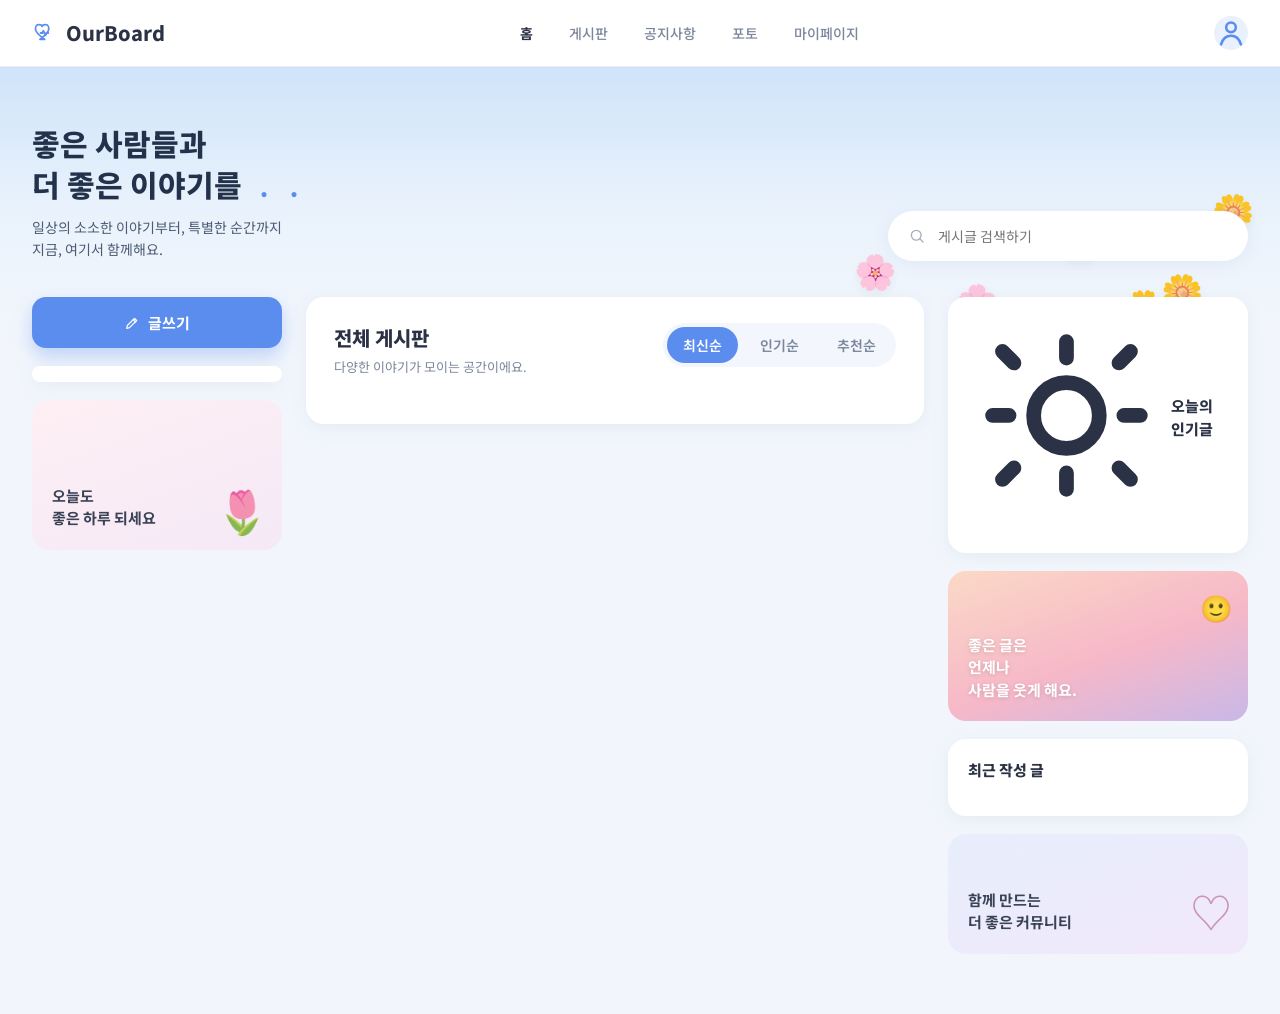
==== public/index.html @ 8186a0fe "refactor: split frontend and backend for a real-site URL and no GAS banner Apps Script is now a pure" ====
<!DOCTYPE html>
<html>
<head>
  <meta charset="utf-8">
  <meta name="viewport" content="width=device-width, initial-scale=1">
  <title>OurBoard</title>
  <link rel="preconnect" href="https://fonts.googleapis.com">
  <link href="https://fonts.googleapis.com/css2?family=Noto+Sans+KR:wght@400;500;600;700;800&display=swap" rel="stylesheet">
  <link rel="stylesheet" href="style.css">
</head>
<body>

  <!-- Header -->
  <header class="site-header">
    <div class="header-inner">
      <div class="logo">
        <span class="logo-icon" id="icon-logo"></span>
        <span class="logo-text">OurBoard</span>
      </div>
      <nav class="main-nav">
        <a href="#" class="nav-link active" data-nav="home">홈</a>
        <a href="#" class="nav-link" data-nav="board">게시판</a>
        <a href="#" class="nav-link" data-nav="notice">공지사항</a>
        <a href="#" class="nav-link" data-nav="photo">포토</a>
        <a href="#" class="nav-link" data-nav="mypage">마이페이지</a>
      </nav>
      <div class="user-icon" id="icon-user"></div>
    </div>
  </header>

  <!-- Hero -->
  <section class="hero">
    <div class="hero-inner">
      <div class="hero-text">
        <h1>좋은 사람들과<br>더 좋은 이야기를 <span class="wave">﹒﹒</span></h1>
        <p>일상의 소소한 이야기부터, 특별한 순간까지<br>지금, 여기서 함께해요.</p>
      </div>
      <div class="hero-search">
        <span id="icon-search-hero"></span>
        <input type="text" id="heroSearchInput" placeholder="게시글 검색하기">
      </div>
    </div>
    <div class="hero-deco" aria-hidden="true">
      <span class="petal p1">🌼</span><span class="petal p2">🌼</span><span class="petal p3">🌸</span>
      <span class="petal p4">🌼</span><span class="petal p5">🌸</span><span class="petal p6">🌼</span>
    </div>
  </section>

  <!-- Main layout -->
  <div class="layout">

    <!-- Left sidebar -->
    <aside class="sidebar-left">
      <button class="write-btn" id="writeBtn">
        <span id="icon-pencil"></span> 글쓰기
      </button>

      <nav class="category-list" id="categoryList"></nav>

      <div class="promo-card promo-tulip">
        <p>오늘도<br>좋은 하루 되세요</p>
        <span class="promo-emoji">🌷</span>
      </div>
    </aside>

    <!-- Center content -->
    <main class="content">

      <!-- LIST VIEW -->
      <section id="view-list" class="panel">
        <div class="panel-head">
          <div>
            <h2 id="boardTitle">전체 게시판</h2>
            <p class="sub" id="boardSub">다양한 이야기가 모이는 공간이에요.</p>
          </div>
          <div class="sort-tabs" id="sortTabs">
            <button class="sort-tab active" data-sort="latest">최신순</button>
            <button class="sort-tab" data-sort="popular">인기순</button>
            <button class="sort-tab" data-sort="liked">추천순</button>
          </div>
        </div>

        <div class="post-list" id="postList"></div>

        <div class="pagination" id="pagination"></div>
      </section>

      <!-- DETAIL VIEW -->
      <section id="view-detail" class="panel hidden">
        <button class="back-btn" id="backBtn">← 목록으로</button>
        <div id="detailContent"></div>
      </section>

      <!-- WRITE VIEW -->
      <section id="view-write" class="panel hidden">
        <h2>글쓰기</h2>
        <p class="sub">이야기를 자유롭게 남겨보세요.</p>
        <form id="writeForm" class="write-form">
          <label>카테고리</label>
          <select id="writeCategory"></select>

          <label>작성자</label>
          <input type="text" id="writeAuthor" placeholder="닉네임을 입력하세요 (선택)">

          <label>제목</label>
          <input type="text" id="writeTitle" placeholder="제목을 입력하세요" required>

          <label>내용</label>
          <textarea id="writeContentField" rows="10" placeholder="내용을 입력하세요" required></textarea>

          <label>이미지 (선택)</label>
          <input type="file" id="writeImageFile" accept="image/*">
          <div id="imagePreviewWrap" class="image-preview-wrap hidden">
            <img id="imagePreview" alt="미리보기">
            <button type="button" id="imageRemoveBtn" class="btn-ghost btn-small">제거</button>
          </div>

          <div class="write-actions">
            <span class="upload-status" id="uploadStatus"></span>
            <button type="button" class="btn-ghost" id="writeCancelBtn">취소</button>
            <button type="submit" class="btn-primary" id="writeSubmitBtn">등록하기</button>
          </div>
        </form>
      </section>

    </main>

    <!-- Right sidebar -->
    <aside class="sidebar-right">
      <div class="card">
        <h3><span id="icon-sun"></span> 오늘의 인기글</h3>
        <ol class="ranked-list" id="popularList"></ol>
      </div>

      <div class="promo-card promo-sunset">
        <p>좋은 글은<br>언제나<br>사람을 웃게 해요.</p>
        <span class="promo-emoji">🙂</span>
      </div>

      <div class="card">
        <h3>최근 작성 글</h3>
        <ul class="recent-list" id="recentList"></ul>
      </div>

      <div class="promo-card promo-quote">
        <p>함께 만드는<br>더 좋은 커뮤니티</p>
        <span class="promo-emoji">♡</span>
      </div>
    </aside>

  </div>

  <script src="app.js"></script>
</body>
</html>
---- public/style.css ----
:root {
    --bg: #F2F6FC;
    --card-bg: #FFFFFF;
    --border: #E8EDF6;
    --text-1: #2B3245;
    --text-2: #7C879C;
    --text-3: #A7B0C0;
    --primary: #5B8DEF;
    --primary-dark: #4874D9;
    --primary-light: #EAF1FE;
    --radius-lg: 18px;
    --radius-md: 14px;
    --radius-sm: 10px;
    --shadow: 0 4px 18px rgba(90, 110, 150, 0.08);
  }

  * { box-sizing: border-box; }

  html, body {
    margin: 0;
    padding: 0;
    background: var(--bg);
    color: var(--text-1);
    font-family: 'Noto Sans KR', -apple-system, BlinkMacSystemFont, 'Malgun Gothic', sans-serif;
    font-size: 14px;
    line-height: 1.5;
  }

  a { text-decoration: none; color: inherit; }
  button, select, input, textarea { font-family: inherit; font-size: inherit; }
  ul, ol { list-style: none; margin: 0; padding: 0; }
  h1, h2, h3, p { margin: 0; }

  .icon { display: inline-flex; width: 1em; height: 1em; }
  svg.i { width: 100%; height: 100%; stroke: currentColor; fill: none; stroke-width: 1.8; stroke-linecap: round; stroke-linejoin: round; }

  /* ---------- Header ---------- */
  .site-header {
    background: #fff;
    border-bottom: 1px solid var(--border);
    position: sticky; top: 0; z-index: 50;
  }
  .header-inner {
    max-width: 1320px; margin: 0 auto;
    display: flex; align-items: center; justify-content: space-between;
    padding: 16px 32px;
  }
  .logo { display: flex; align-items: center; gap: 8px; font-weight: 800; font-size: 20px; color: var(--text-1); }
  .logo-icon { width: 26px; height: 26px; color: var(--primary); }
  .main-nav { display: flex; gap: 32px; }
  .nav-link { color: var(--text-2); font-weight: 500; padding: 6px 2px; }
  .nav-link.active { color: var(--text-1); font-weight: 700; }
  .user-icon { width: 34px; height: 34px; border-radius: 50%; background: var(--primary-light); color: var(--primary); display: flex; align-items: center; justify-content: center; }

  /* ---------- Hero ---------- */
  .hero {
    position: relative;
    overflow: hidden;
    background: linear-gradient(180deg, #CFE4FA 0%, #E9F2FC 55%, var(--bg) 100%);
    padding: 56px 32px 64px;
  }
  .hero-inner {
    max-width: 1320px; margin: 0 auto;
    display: flex; align-items: flex-end; justify-content: space-between; gap: 40px;
    position: relative; z-index: 2;
  }
  .hero-text h1 { font-size: 30px; font-weight: 800; color: #23324A; line-height: 1.35; }
  .hero-text .wave { color: var(--primary); }
  .hero-text p { margin-top: 12px; color: #4C5C74; font-size: 14px; line-height: 1.6; }
  .hero-search {
    flex-shrink: 0; width: 360px; max-width: 40vw;
    background: #fff; border-radius: 999px; box-shadow: var(--shadow);
    display: flex; align-items: center; gap: 10px; padding: 14px 20px; color: var(--text-3);
  }
  .hero-search input { flex: 1; border: none; outline: none; background: transparent; color: var(--text-1); }
  .hero-search #icon-search-hero { width: 18px; height: 18px; flex-shrink: 0; }

  .hero-deco { position: absolute; inset: 0; z-index: 1; pointer-events: none; }
  .hero-deco .petal { position: absolute; font-size: 34px; opacity: .85; filter: drop-shadow(0 4px 6px rgba(0,0,0,.05)); }
  .p1 { right: 6%; bottom: 10px; font-size: 46px; }
  .p2 { right: 14%; bottom: 60px; font-size: 30px; }
  .p3 { right: 22%; bottom: 0; font-size: 24px; }
  .p4 { right: 2%; bottom: 90px; font-size: 22px; }
  .p5 { right: 30%; bottom: 30px; font-size: 20px; }
  .p6 { right: 9%; bottom: -6px; font-size: 26px; }

  /* ---------- Layout ---------- */
  .layout {
    max-width: 1320px; margin: -28px auto 60px;
    display: grid; grid-template-columns: 250px 1fr 300px; gap: 24px;
    padding: 0 32px; position: relative; z-index: 3;
    align-items: start;
  }

  /* ---------- Left sidebar ---------- */
  .sidebar-left { display: flex; flex-direction: column; gap: 18px; }
  .write-btn {
    width: 100%; border: none; border-radius: var(--radius-md);
    background: var(--primary); color: #fff; font-weight: 700; font-size: 15px;
    padding: 15px; display: flex; align-items: center; justify-content: center; gap: 8px;
    cursor: pointer; box-shadow: 0 8px 18px rgba(91,141,239,.35);
    transition: background .15s ease;
  }
  .write-btn:hover { background: var(--primary-dark); }
  .write-btn .icon, .write-btn span[id^="icon"] { width: 16px; height: 16px; }

  .category-list {
    background: var(--card-bg); border-radius: var(--radius-lg); box-shadow: var(--shadow);
    padding: 8px; display: flex; flex-direction: column;
  }
  .category-item {
    display: flex; align-items: center; gap: 10px; padding: 12px 14px; border-radius: var(--radius-sm);
    cursor: pointer; color: var(--text-2); font-weight: 500;
  }
  .category-item .cat-icon { width: 18px; height: 18px; flex-shrink: 0; }
  .category-item .cat-label { flex: 1; }
  .category-item .cat-count { color: var(--text-3); font-size: 13px; font-weight: 600; }
  .category-item.active { background: var(--primary-light); color: var(--primary-dark); font-weight: 700; }
  .category-item.active .cat-count { color: var(--primary-dark); }
  .category-item:not(.active):hover { background: #F5F8FD; }
  .category-divider { height: 1px; background: var(--border); margin: 6px 10px; }

  .promo-card {
    border-radius: var(--radius-lg); padding: 20px; position: relative; overflow: hidden;
    min-height: 150px; display: flex; flex-direction: column; justify-content: flex-end;
  }
  .promo-card p { font-weight: 700; color: #3A4256; font-size: 15px; line-height: 1.5; }
  .promo-card .promo-emoji { position: absolute; font-size: 42px; opacity: .9; }
  .promo-tulip { background: linear-gradient(160deg, #FDEFF3 0%, #F5E9F7 100%); }
  .promo-tulip .promo-emoji { right: 14px; bottom: 10px; }
  .promo-sunset { background: linear-gradient(160deg, #FBD9C6 0%, #F6B8C8 55%, #C9B8E8 100%); }
  .promo-sunset p { color: #ffffff; text-shadow: 0 1px 4px rgba(0,0,0,.15); }
  .promo-sunset .promo-emoji { top: 16px; right: 16px; font-size: 26px; }
  .promo-quote { background: linear-gradient(160deg, #E7EEFC 0%, #F1E8FB 100%); min-height: 120px; }
  .promo-quote .promo-emoji { right: 16px; bottom: 12px; color: #C88BA8; }

  /* ---------- Content panel ---------- */
  .panel {
    background: var(--card-bg); border-radius: var(--radius-lg); box-shadow: var(--shadow);
    padding: 26px 28px;
  }
  .panel.hidden { display: none; }
  .panel-head { display: flex; align-items: flex-start; justify-content: space-between; margin-bottom: 8px; flex-wrap: wrap; gap: 14px; }
  .panel-head h2 { font-size: 20px; font-weight: 800; }
  .panel-head .sub { color: var(--text-2); font-size: 13px; margin-top: 4px; }

  .sort-tabs { display: flex; gap: 6px; background: #F3F6FC; padding: 4px; border-radius: 999px; }
  .sort-tab { border: none; background: transparent; padding: 8px 16px; border-radius: 999px; color: var(--text-2); font-weight: 600; cursor: pointer; }
  .sort-tab.active { background: var(--primary); color: #fff; }

  .post-list { margin-top: 14px; }
  .post-row {
    display: flex; align-items: center; gap: 16px; padding: 18px 6px;
    border-bottom: 1px solid var(--border); cursor: pointer;
  }
  .post-row:hover .post-title { color: var(--primary-dark); }
  .post-row:last-child { border-bottom: none; }
  .post-main { flex: 1; min-width: 0; }
  .post-tag-row { display: flex; align-items: center; gap: 8px; margin-bottom: 6px; }
  .badge {
    font-size: 12px; font-weight: 700; padding: 3px 10px; border-radius: 999px; flex-shrink: 0;
  }
  .badge-notice { background: #FFE3E8; color: #E8536F; }
  .badge-free { background: #E4EEFF; color: #4C7EF3; }
  .badge-qna { background: #FDE4F0; color: #D6488F; }
  .badge-info { background: #FFF1DE; color: #E5972A; }
  .badge-daily { background: #E1F5EA; color: #2FA06B; }
  .badge-photo { background: #E3F6FA; color: #2AA9C4; }
  .badge-hobby { background: #EFE7FB; color: #8B5FD1; }

  .pin-icon { color: #E8536F; width: 14px; height: 14px; }
  .new-badge { background: #FF6B81; color: #fff; font-size: 10px; font-weight: 800; border-radius: 5px; padding: 1px 5px; }

  .post-title { font-weight: 700; font-size: 15.5px; color: var(--text-1); margin-bottom: 4px; }
  .post-excerpt {
    color: var(--text-2); font-size: 13px; overflow: hidden; text-overflow: ellipsis;
    white-space: nowrap; max-width: 640px;
  }
  .post-meta { display: flex; align-items: center; gap: 6px; margin-top: 8px; font-size: 12.5px; color: var(--text-3); }
  .post-meta .dot { width: 3px; height: 3px; border-radius: 50%; background: var(--text-3); margin: 0 4px; }
  .post-author-avatar {
    width: 18px; height: 18px; border-radius: 50%; background: var(--primary-light); color: var(--primary);
    display: inline-flex; align-items: center; justify-content: center; font-size: 10px; font-weight: 700;
  }

  .post-stats { display: flex; align-items: center; gap: 14px; color: var(--text-3); font-size: 12.5px; flex-shrink: 0; }
  .post-stats .stat { display: flex; align-items: center; gap: 4px; }
  .post-stats .stat .icon { width: 15px; height: 15px; }

  .post-thumb { width: 56px; height: 56px; border-radius: var(--radius-sm); object-fit: cover; flex-shrink: 0; background: #eef2f8; }

  .pagination { display: flex; justify-content: center; align-items: center; gap: 6px; margin-top: 22px; }
  .page-btn {
    border: none; background: transparent; width: 32px; height: 32px; border-radius: 8px;
    color: var(--text-2); font-weight: 600; cursor: pointer;
  }
  .page-btn.active { background: var(--primary); color: #fff; }
  .page-btn:disabled { opacity: .4; cursor: default; }

  /* ---------- Detail view ---------- */
  .back-btn { border: none; background: transparent; color: var(--text-2); font-weight: 600; cursor: pointer; padding: 6px 0 16px; }
  .detail-header { border-bottom: 1px solid var(--border); padding-bottom: 18px; margin-bottom: 18px; }
  .detail-title { font-size: 22px; font-weight: 800; margin: 10px 0; }
  .detail-meta { display: flex; align-items: center; gap: 8px; color: var(--text-2); font-size: 13px; }
  .detail-body { white-space: pre-wrap; line-height: 1.8; font-size: 15px; color: #333c4d; min-height: 80px; }
  .detail-image { max-width: 100%; border-radius: var(--radius-md); margin: 16px 0; }
  .detail-actions { display: flex; justify-content: center; margin: 24px 0; }
  .like-btn {
    display: flex; align-items: center; gap: 8px; border: 1px solid var(--border); background: #fff;
    padding: 10px 22px; border-radius: 999px; cursor: pointer; font-weight: 700; color: var(--text-2);
  }
  .like-btn:hover { border-color: #FF8FA3; color: #E8536F; }
  .like-btn .icon { width: 18px; height: 18px; }

  .comments-block h3 { font-size: 15px; font-weight: 800; margin-bottom: 12px; }
  .comment-item { padding: 12px 0; border-bottom: 1px solid var(--border); }
  .comment-head { display: flex; align-items: center; gap: 8px; font-size: 13px; font-weight: 700; }
  .comment-head .time { font-weight: 400; color: var(--text-3); }
  .comment-body { margin-top: 4px; font-size: 14px; color: #3c4457; }
  .comment-form { display: flex; gap: 8px; margin-top: 14px; }
  .comment-form input[type=text].c-author { width: 110px; }
  .comment-form input, .comment-form textarea {
    border: 1px solid var(--border); border-radius: var(--radius-sm); padding: 10px 12px; outline: none;
  }
  .comment-form input:focus, .comment-form textarea:focus { border-color: var(--primary); }
  .comment-form .c-content { flex: 1; }
  .comment-form button { border: none; background: var(--primary); color: #fff; border-radius: var(--radius-sm); padding: 0 18px; font-weight: 700; cursor: pointer; }

  /* ---------- Write view ---------- */
  .write-form { display: flex; flex-direction: column; gap: 6px; margin-top: 16px; }
  .write-form label { font-size: 13px; font-weight: 700; color: var(--text-2); margin-top: 10px; }
  .write-form input, .write-form select, .write-form textarea {
    border: 1px solid var(--border); border-radius: var(--radius-sm); padding: 12px 14px; outline: none; width: 100%;
  }
  .write-form input:focus, .write-form select:focus, .write-form textarea:focus { border-color: var(--primary); }
  .write-form textarea { resize: vertical; }
  .write-actions { display: flex; align-items: center; justify-content: flex-end; gap: 10px; margin-top: 18px; }
  .write-actions .upload-status { margin-right: auto; }
  .btn-primary { border: none; background: var(--primary); color: #fff; font-weight: 700; padding: 12px 26px; border-radius: var(--radius-sm); cursor: pointer; }
  .btn-primary:hover { background: var(--primary-dark); }
  .btn-ghost { border: 1px solid var(--border); background: #fff; color: var(--text-2); font-weight: 700; padding: 12px 22px; border-radius: var(--radius-sm); cursor: pointer; }
  .btn-small { padding: 6px 14px; font-size: 12.5px; }
  .image-preview-wrap { display: flex; align-items: center; gap: 12px; margin-top: 10px; }
  .image-preview-wrap.hidden { display: none; }
  .image-preview-wrap img { width: 90px; height: 90px; object-fit: cover; border-radius: var(--radius-sm); border: 1px solid var(--border); }
  .upload-status { font-size: 12.5px; color: var(--text-2); margin-top: 6px; }

  /* ---------- Right sidebar ---------- */
  .sidebar-right { display: flex; flex-direction: column; gap: 18px; }
  .card { background: var(--card-bg); border-radius: var(--radius-lg); box-shadow: var(--shadow); padding: 20px; }
  .card h3 { font-size: 15px; font-weight: 800; margin-bottom: 14px; display: flex; align-items: center; gap: 6px; }
  .card h3 .icon { width: 16px; height: 16px; color: #F5A623; }

  .ranked-list { display: flex; flex-direction: column; gap: 12px; }
  .ranked-list li { display: flex; align-items: center; gap: 10px; }
  .rank-num { width: 18px; font-weight: 800; color: var(--text-3); font-size: 13px; flex-shrink: 0; }
  .ranked-list li:nth-child(1) .rank-num { color: var(--primary); }
  .rank-title { flex: 1; font-size: 13.5px; color: var(--text-1); font-weight: 500; overflow: hidden; text-overflow: ellipsis; white-space: nowrap; cursor: pointer; }
  .rank-views { font-size: 12px; color: var(--text-3); flex-shrink: 0; }

  .recent-list { display: flex; flex-direction: column; gap: 14px; }
  .recent-list li { display: flex; align-items: center; gap: 10px; cursor: pointer; }
  .recent-avatar {
    width: 32px; height: 32px; border-radius: 50%; background: var(--primary-light); color: var(--primary);
    display: flex; align-items: center; justify-content: center; flex-shrink: 0; font-size: 13px;
  }
  .recent-title { font-size: 13.5px; font-weight: 600; color: var(--text-1); overflow: hidden; text-overflow: ellipsis; white-space: nowrap; }
  .recent-time { font-size: 11.5px; color: var(--text-3); margin-top: 2px; }

  .empty-state { text-align: center; color: var(--text-3); padding: 60px 0; font-weight: 500; }

  /* ---------- Responsive ---------- */
  @media (max-width: 1100px) {
    .layout { grid-template-columns: 220px 1fr; }
    .sidebar-right { display: none; }
  }
  @media (max-width: 800px) {
    .layout { grid-template-columns: 1fr; }
    .sidebar-left { flex-direction: row; flex-wrap: wrap; }
    .category-list { flex-direction: row; flex-wrap: wrap; flex: 1 1 100%; }
    .hero-inner { flex-direction: column; align-items: flex-start; }
    .hero-search { width: 100%; max-width: none; }
    .main-nav { display: none; }
    .post-thumb { display: none; }
  }
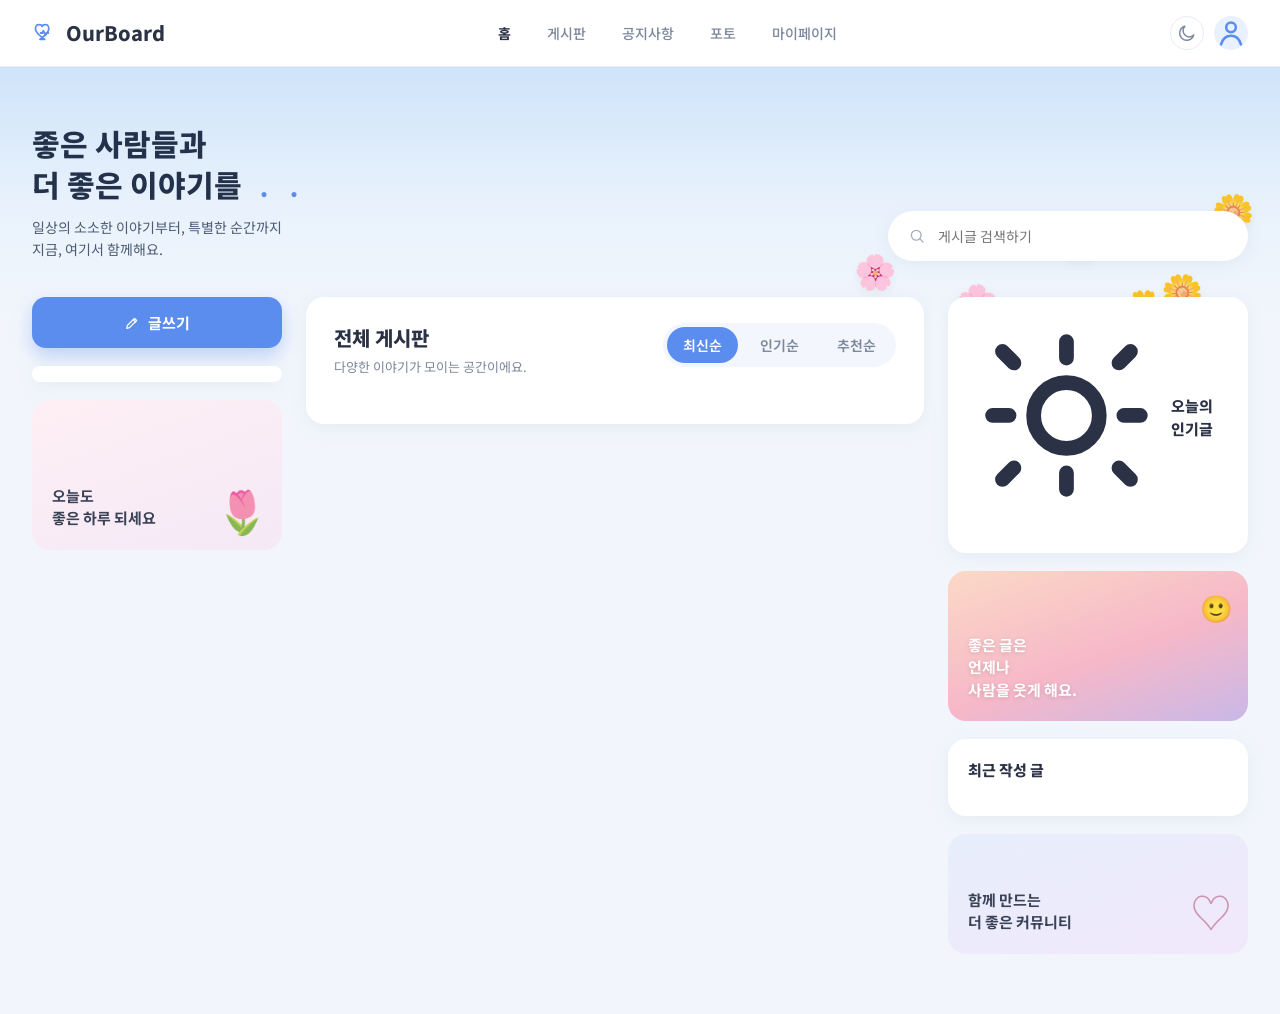
==== commit 8713350c: "feat: add dislike button, shrink like button, add dark mode toggle - like button was oversized; both" ====
--- a/public/index.html
+++ b/public/index.html
@@ -4,6 +4,15 @@
   <meta charset="utf-8">
   <meta name="viewport" content="width=device-width, initial-scale=1">
   <title>OurBoard</title>
+  <script>
+    (function () {
+      try {
+        var saved = localStorage.getItem('theme');
+        var theme = saved || (window.matchMedia('(prefers-color-scheme: dark)').matches ? 'dark' : 'light');
+        if (theme === 'dark') document.documentElement.setAttribute('data-theme', 'dark');
+      } catch (e) {}
+    })();
+  </script>
   <link rel="preconnect" href="https://fonts.googleapis.com">
   <link href="https://fonts.googleapis.com/css2?family=Noto+Sans+KR:wght@400;500;600;700;800&display=swap" rel="stylesheet">
   <link rel="stylesheet" href="style.css">
@@ -24,7 +33,10 @@
         <a href="#" class="nav-link" data-nav="photo">포토</a>
         <a href="#" class="nav-link" data-nav="mypage">마이페이지</a>
       </nav>
-      <div class="user-icon" id="icon-user"></div>
+      <div class="header-actions">
+        <button class="theme-toggle" id="themeToggle" type="button" aria-label="다크모드 전환"></button>
+        <div class="user-icon" id="icon-user"></div>
+      </div>
     </div>
   </header>
 
--- a/public/style.css
+++ b/public/style.css
@@ -14,6 +14,30 @@
     --shadow: 0 4px 18px rgba(90, 110, 150, 0.08);
   }
 
+  html[data-theme="dark"] {
+    --bg: #12151C;
+    --card-bg: #1B2028;
+    --border: #2A2F3A;
+    --text-1: #EDEFF3;
+    --text-2: #A7AFBF;
+    --text-3: #6B7280;
+    --primary: #6C9BFF;
+    --primary-dark: #86AEFF;
+    --primary-light: #223052;
+    --shadow: 0 4px 18px rgba(0, 0, 0, 0.4);
+  }
+
+  html[data-theme="dark"] .hero {
+    background: linear-gradient(180deg, #1B2740 0%, #171C26 55%, var(--bg) 100%);
+  }
+  html[data-theme="dark"] .hero-text h1 { color: #EDEFF3; }
+  html[data-theme="dark"] .hero-text p { color: #9AA6BA; }
+  html[data-theme="dark"] .promo-tulip,
+  html[data-theme="dark"] .promo-quote { filter: brightness(0.55) saturate(1.1); }
+  html[data-theme="dark"] .promo-tulip p,
+  html[data-theme="dark"] .promo-quote p { color: #EDEFF3; }
+  html[data-theme="dark"] .post-thumb { background: #232935; }
+
   * { box-sizing: border-box; }
 
   html, body {
@@ -25,6 +49,9 @@
     font-size: 14px;
     line-height: 1.5;
   }
+  body, .site-header, .panel, .card, .hero-search, .category-list, .btn-ghost {
+    transition: background-color .2s ease, color .2s ease, border-color .2s ease;
+  }
 
   a { text-decoration: none; color: inherit; }
   button, select, input, textarea { font-family: inherit; font-size: inherit; }
@@ -36,7 +63,7 @@
 
   /* ---------- Header ---------- */
   .site-header {
-    background: #fff;
+    background: var(--card-bg);
     border-bottom: 1px solid var(--border);
     position: sticky; top: 0; z-index: 50;
   }
@@ -51,6 +78,13 @@
   .nav-link { color: var(--text-2); font-weight: 500; padding: 6px 2px; }
   .nav-link.active { color: var(--text-1); font-weight: 700; }
   .user-icon { width: 34px; height: 34px; border-radius: 50%; background: var(--primary-light); color: var(--primary); display: flex; align-items: center; justify-content: center; }
+  .header-actions { display: flex; align-items: center; gap: 10px; }
+  .theme-toggle {
+    width: 34px; height: 34px; border-radius: 50%; border: 1px solid var(--border); background: var(--card-bg);
+    color: var(--text-2); display: flex; align-items: center; justify-content: center; cursor: pointer; flex-shrink: 0;
+  }
+  .theme-toggle:hover { color: var(--primary); border-color: var(--primary); }
+  .theme-toggle .icon { width: 17px; height: 17px; }
 
   /* ---------- Hero ---------- */
   .hero {
@@ -69,7 +103,7 @@
   .hero-text p { margin-top: 12px; color: #4C5C74; font-size: 14px; line-height: 1.6; }
   .hero-search {
     flex-shrink: 0; width: 360px; max-width: 40vw;
-    background: #fff; border-radius: 999px; box-shadow: var(--shadow);
+    background: var(--card-bg); border-radius: 999px; box-shadow: var(--shadow);
     display: flex; align-items: center; gap: 10px; padding: 14px 20px; color: var(--text-3);
   }
   .hero-search input { flex: 1; border: none; outline: none; background: transparent; color: var(--text-1); }
@@ -204,13 +238,14 @@
   .detail-meta { display: flex; align-items: center; gap: 8px; color: var(--text-2); font-size: 13px; }
   .detail-body { white-space: pre-wrap; line-height: 1.8; font-size: 15px; color: #333c4d; min-height: 80px; }
   .detail-image { max-width: 100%; border-radius: var(--radius-md); margin: 16px 0; }
-  .detail-actions { display: flex; justify-content: center; margin: 24px 0; }
-  .like-btn {
-    display: flex; align-items: center; gap: 8px; border: 1px solid var(--border); background: #fff;
-    padding: 10px 22px; border-radius: 999px; cursor: pointer; font-weight: 700; color: var(--text-2);
-  }
-  .like-btn:hover { border-color: #FF8FA3; color: #E8536F; }
-  .like-btn .icon { width: 18px; height: 18px; }
+  .detail-actions { display: flex; justify-content: center; gap: 10px; margin: 24px 0; }
+  .reaction-btn {
+    display: flex; align-items: center; gap: 6px; border: 1px solid var(--border); background: var(--card-bg);
+    padding: 7px 16px; border-radius: 999px; cursor: pointer; font-weight: 600; font-size: 13px; color: var(--text-2);
+  }
+  .reaction-btn .icon { width: 14px; height: 14px; }
+  .like-btn:hover, .like-btn.active { border-color: #FF8FA3; color: #E8536F; }
+  .dislike-btn:hover, .dislike-btn.active { border-color: #8FA8FF; color: #4C7EF3; }
 
   .comments-block h3 { font-size: 15px; font-weight: 800; margin-bottom: 12px; }
   .comment-item { padding: 12px 0; border-bottom: 1px solid var(--border); }
@@ -238,7 +273,7 @@
   .write-actions .upload-status { margin-right: auto; }
   .btn-primary { border: none; background: var(--primary); color: #fff; font-weight: 700; padding: 12px 26px; border-radius: var(--radius-sm); cursor: pointer; }
   .btn-primary:hover { background: var(--primary-dark); }
-  .btn-ghost { border: 1px solid var(--border); background: #fff; color: var(--text-2); font-weight: 700; padding: 12px 22px; border-radius: var(--radius-sm); cursor: pointer; }
+  .btn-ghost { border: 1px solid var(--border); background: var(--card-bg); color: var(--text-2); font-weight: 700; padding: 12px 22px; border-radius: var(--radius-sm); cursor: pointer; }
   .btn-small { padding: 6px 14px; font-size: 12.5px; }
   .image-preview-wrap { display: flex; align-items: center; gap: 12px; margin-top: 10px; }
   .image-preview-wrap.hidden { display: none; }
